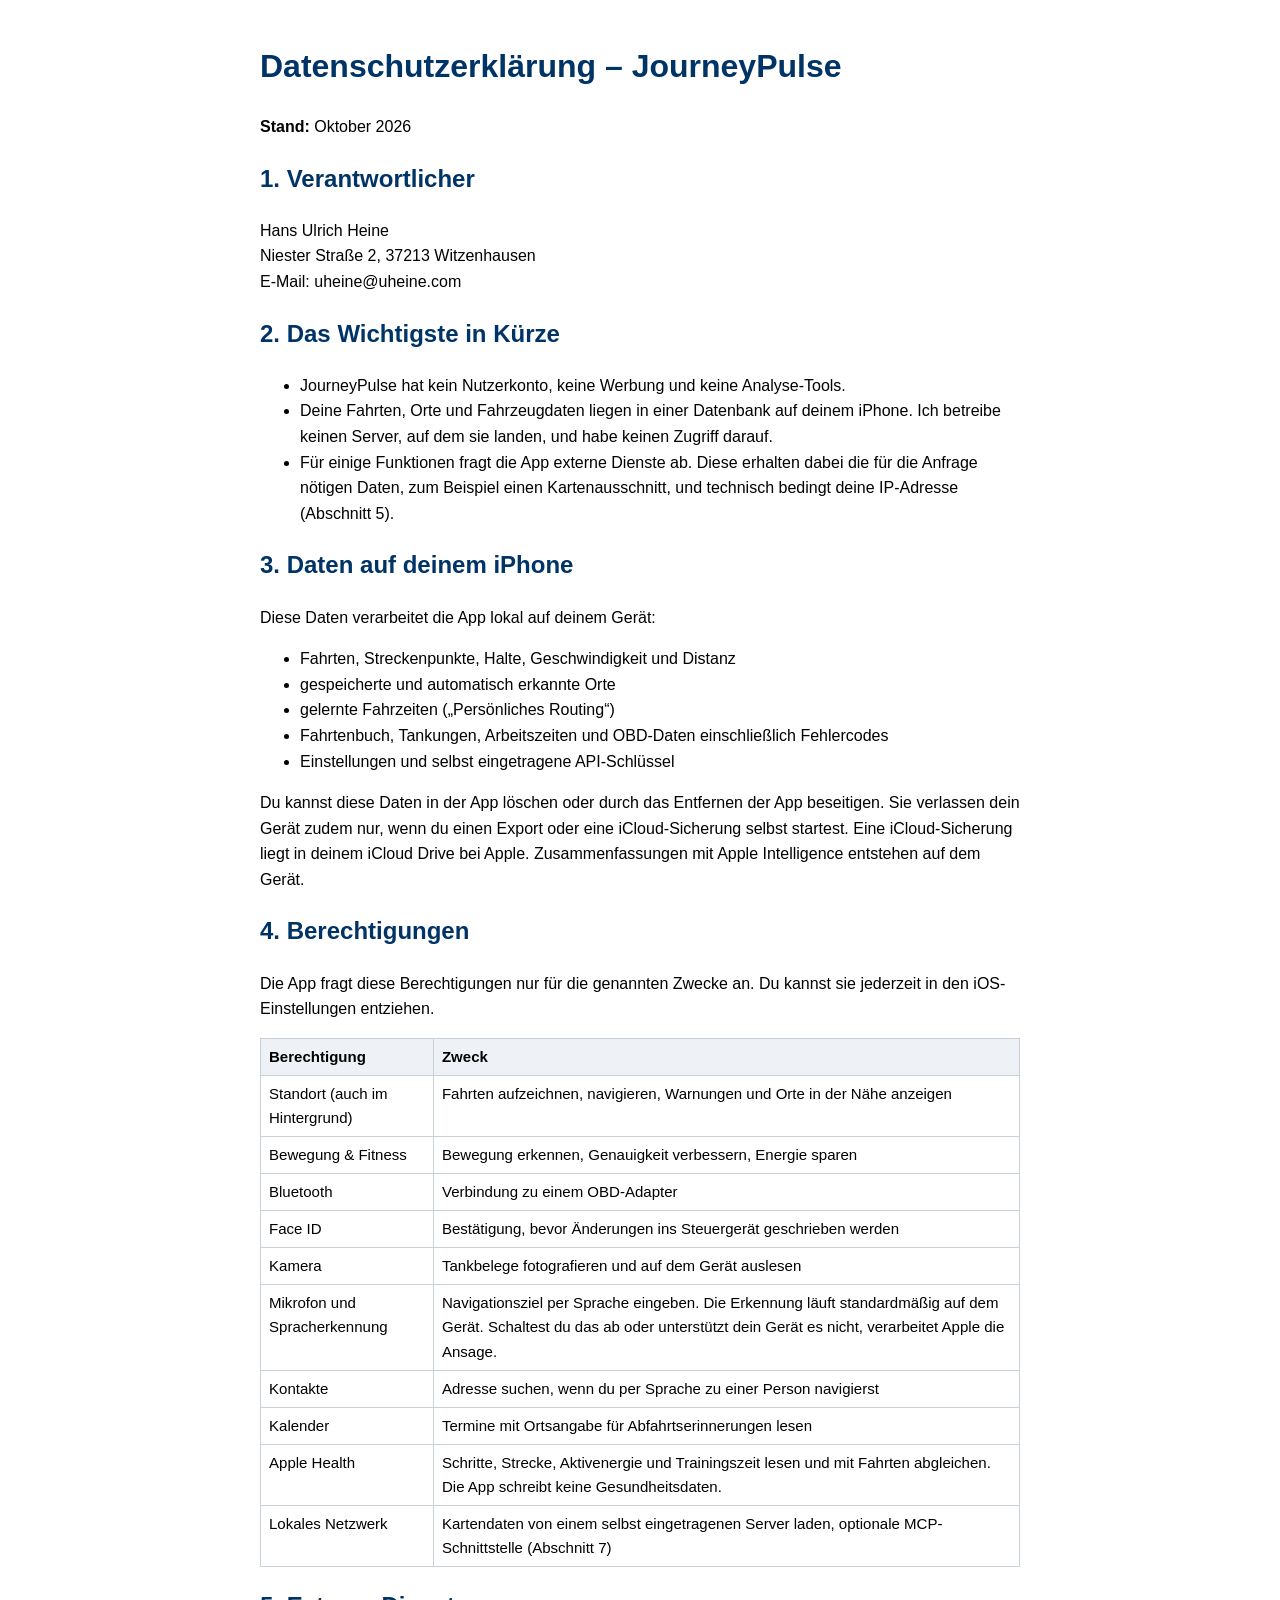
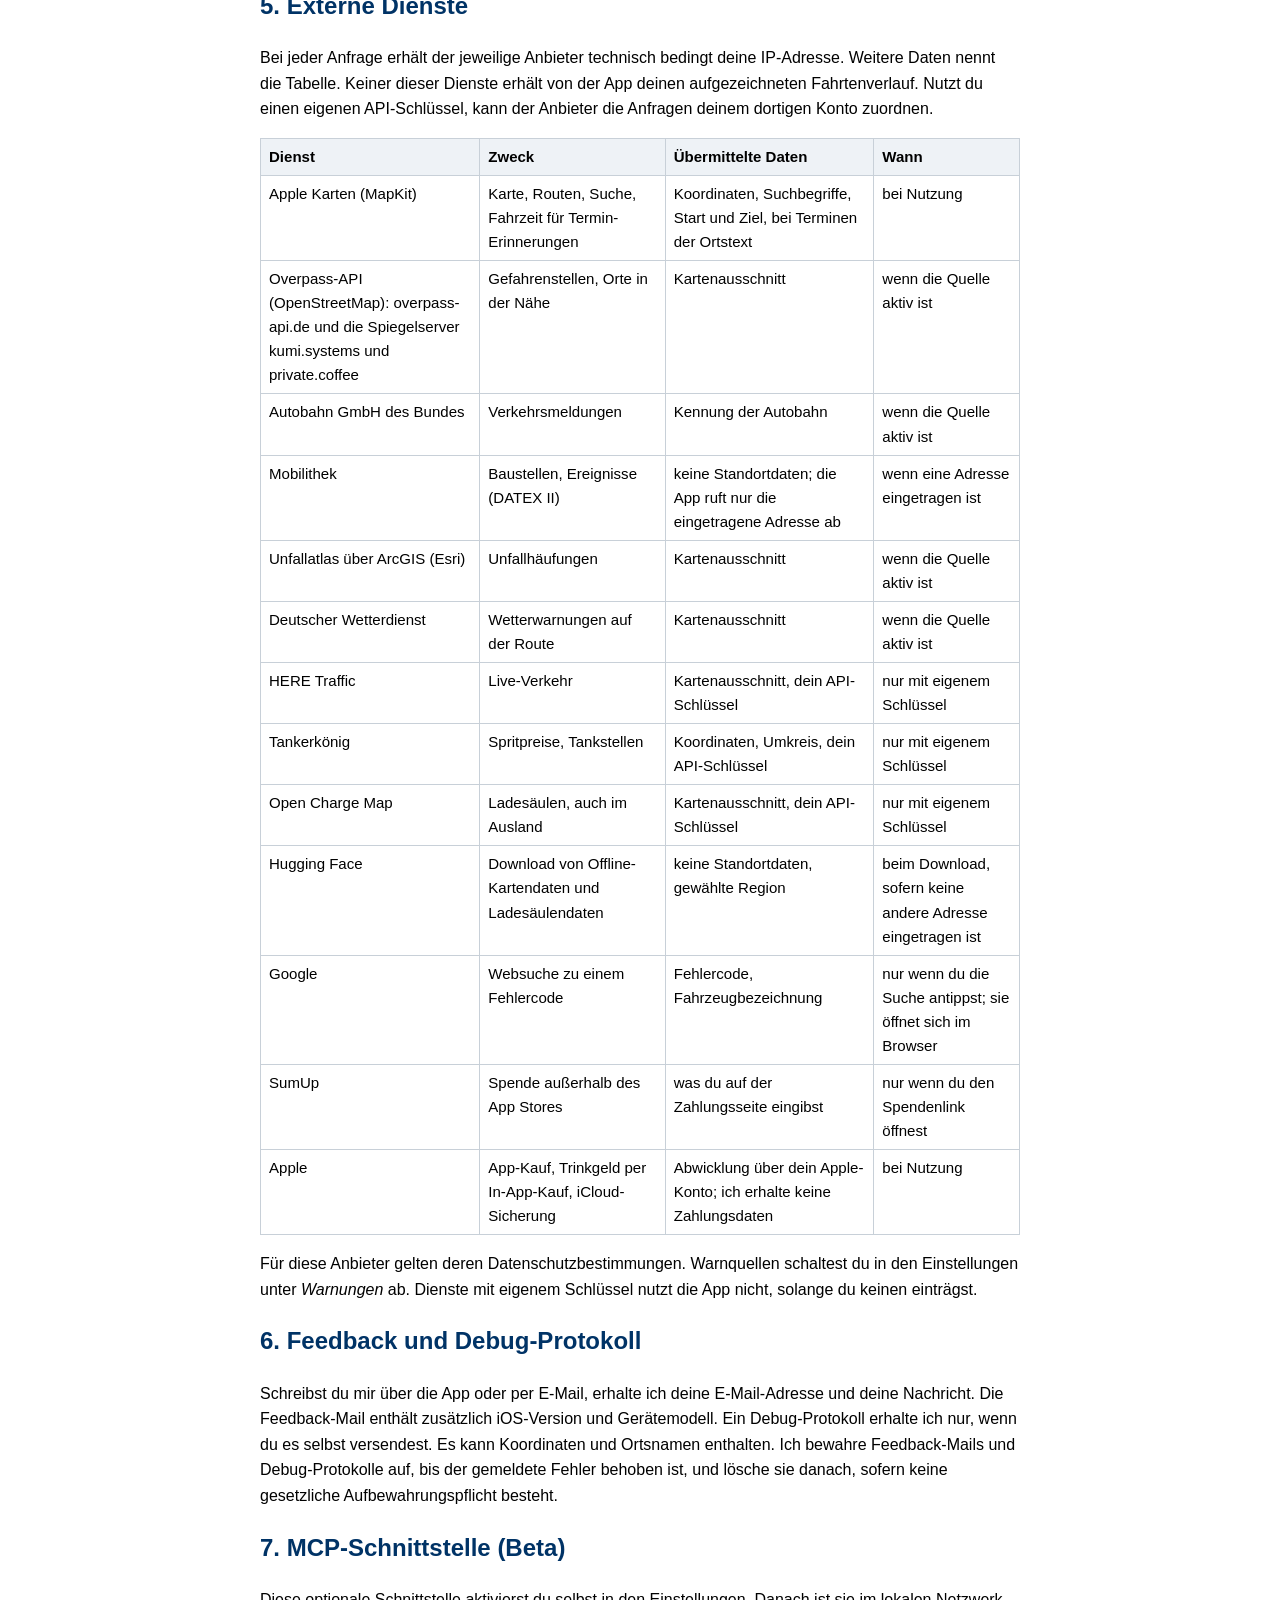
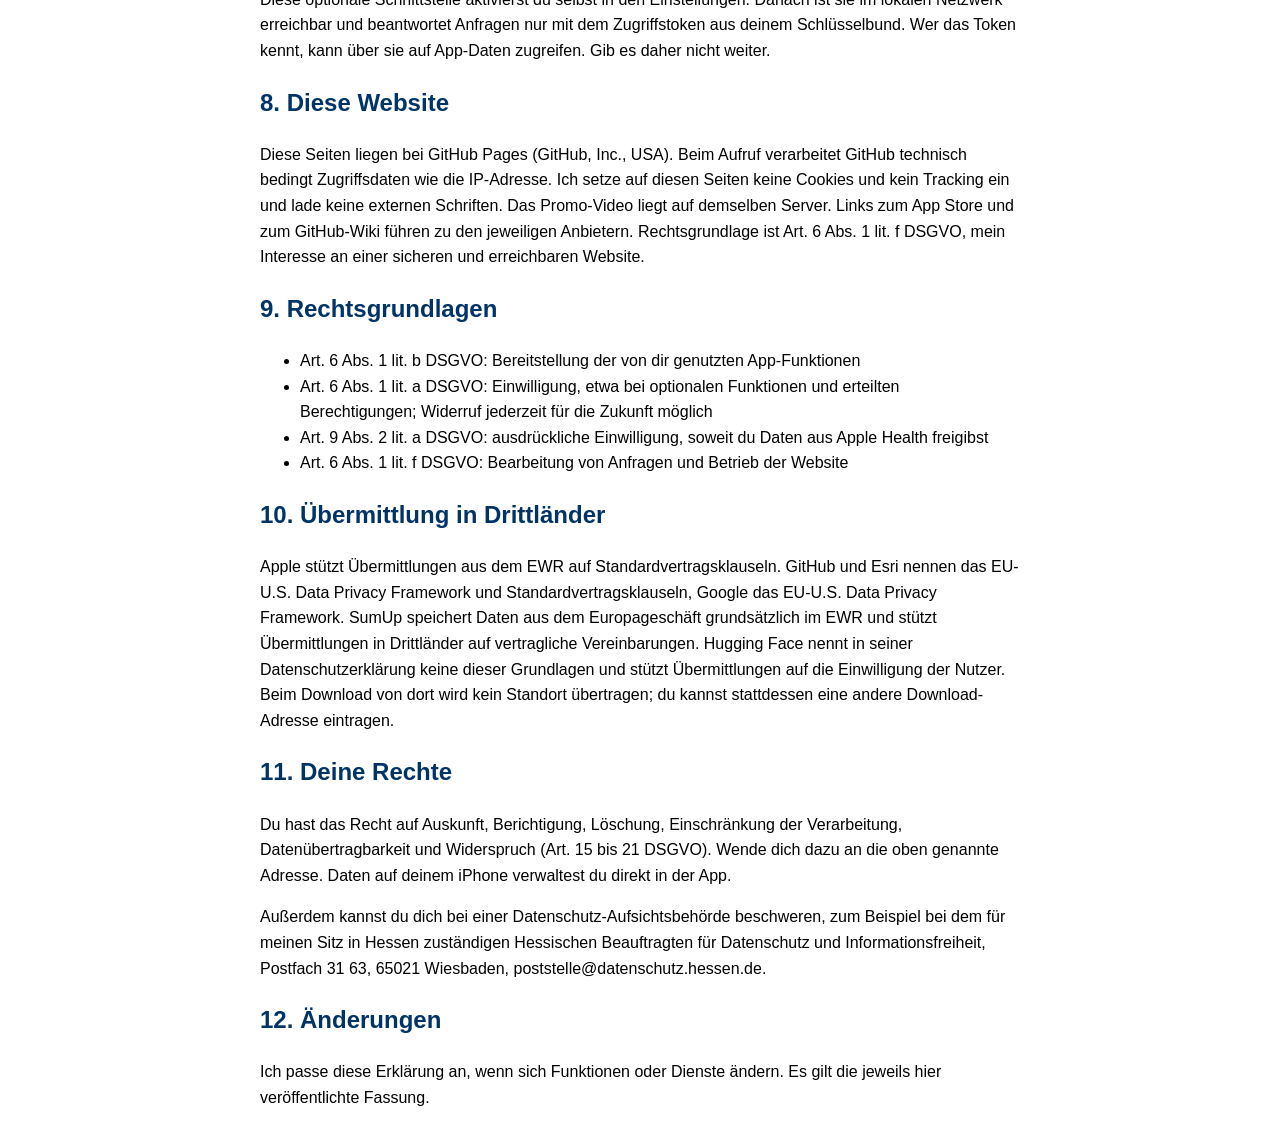
==== datenschutz.html @ 73d782c6 "docs: Datenschutzerklärung neu gefasst, Anbietername angeglichen Stand Oktober 2026: externe Dienste" ====
<!DOCTYPE html>
<html lang="de">
<head>
  <meta charset="UTF-8">
  <meta name="viewport" content="width=device-width, initial-scale=1">
  <title>Datenschutzerklärung – JourneyPulse</title>
  <style>
    body { max-width: 760px; margin: auto; font-family: sans-serif; line-height: 1.6; padding: 20px; }
    h1,h2 { color: #003366; }
    table { border-collapse: collapse; width: 100%; font-size: .94rem; }
    th, td { border: 1px solid #c8d0d8; padding: 6px 8px; text-align: left; vertical-align: top; }
    th { background: #eef2f6; }
    .scroll { overflow-x: auto; }
  </style>
</head>
<body>

  <h1>Datenschutzerklärung – JourneyPulse</h1>
  <p><strong>Stand:</strong> Oktober 2026</p>

  <h2>1. Verantwortlicher</h2>
  <p>Hans Ulrich Heine<br>Niester Straße 2, 37213 Witzenhausen<br>E-Mail: uheine@uheine.com</p>

  <h2>2. Das Wichtigste in Kürze</h2>
  <ul>
    <li>JourneyPulse hat kein Nutzerkonto, keine Werbung und keine Analyse-Tools.</li>
    <li>Deine Fahrten, Orte und Fahrzeugdaten liegen in einer Datenbank auf deinem iPhone. Ich betreibe keinen Server, auf dem sie landen, und habe keinen Zugriff darauf.</li>
    <li>Für einige Funktionen fragt die App externe Dienste ab. Diese erhalten dabei die für die Anfrage nötigen Daten, zum Beispiel einen Kartenausschnitt, und technisch bedingt deine IP-Adresse (Abschnitt 5).</li>
  </ul>

  <h2>3. Daten auf deinem iPhone</h2>
  <p>Diese Daten verarbeitet die App lokal auf deinem Gerät:</p>
  <ul>
    <li>Fahrten, Streckenpunkte, Halte, Geschwindigkeit und Distanz</li>
    <li>gespeicherte und automatisch erkannte Orte</li>
    <li>gelernte Fahrzeiten („Persönliches Routing“)</li>
    <li>Fahrtenbuch, Tankungen, Arbeitszeiten und OBD-Daten einschließlich Fehlercodes</li>
    <li>Einstellungen und selbst eingetragene API-Schlüssel</li>
  </ul>
  <p>Du kannst diese Daten in der App löschen oder durch das Entfernen der App beseitigen. Sie verlassen dein Gerät zudem nur, wenn du einen Export oder eine iCloud-Sicherung selbst startest. Eine iCloud-Sicherung liegt in deinem iCloud Drive bei Apple. Zusammenfassungen mit Apple Intelligence entstehen auf dem Gerät.</p>

  <h2>4. Berechtigungen</h2>
  <p>Die App fragt diese Berechtigungen nur für die genannten Zwecke an. Du kannst sie jederzeit in den iOS-Einstellungen entziehen.</p>
  <div class="scroll"><table>
    <tr><th>Berechtigung</th><th>Zweck</th></tr>
    <tr><td>Standort (auch im Hintergrund)</td><td>Fahrten aufzeichnen, navigieren, Warnungen und Orte in der Nähe anzeigen</td></tr>
    <tr><td>Bewegung &amp; Fitness</td><td>Bewegung erkennen, Genauigkeit verbessern, Energie sparen</td></tr>
    <tr><td>Bluetooth</td><td>Verbindung zu einem OBD-Adapter</td></tr>
    <tr><td>Face ID</td><td>Bestätigung, bevor Änderungen ins Steuergerät geschrieben werden</td></tr>
    <tr><td>Kamera</td><td>Tankbelege fotografieren und auf dem Gerät auslesen</td></tr>
    <tr><td>Mikrofon und Spracherkennung</td><td>Navigationsziel per Sprache eingeben. Die Erkennung läuft standardmäßig auf dem Gerät. Schaltest du das ab oder unterstützt dein Gerät es nicht, verarbeitet Apple die Ansage.</td></tr>
    <tr><td>Kontakte</td><td>Adresse suchen, wenn du per Sprache zu einer Person navigierst</td></tr>
    <tr><td>Kalender</td><td>Termine mit Ortsangabe für Abfahrtserinnerungen lesen</td></tr>
    <tr><td>Apple Health</td><td>Schritte, Strecke, Aktivenergie und Trainingszeit lesen und mit Fahrten abgleichen. Die App schreibt keine Gesundheitsdaten.</td></tr>
    <tr><td>Lokales Netzwerk</td><td>Kartendaten von einem selbst eingetragenen Server laden, optionale MCP-Schnittstelle (Abschnitt 7)</td></tr>
  </table></div>

  <h2>5. Externe Dienste</h2>
  <p>Bei jeder Anfrage erhält der jeweilige Anbieter technisch bedingt deine IP-Adresse. Weitere Daten nennt die Tabelle. Keiner dieser Dienste erhält von der App deinen aufgezeichneten Fahrtenverlauf. Nutzt du einen eigenen API-Schlüssel, kann der Anbieter die Anfragen deinem dortigen Konto zuordnen.</p>
  <div class="scroll"><table>
    <tr><th>Dienst</th><th>Zweck</th><th>Übermittelte Daten</th><th>Wann</th></tr>
    <tr><td>Apple Karten (MapKit)</td><td>Karte, Routen, Suche, Fahrzeit für Termin-Erinnerungen</td><td>Koordinaten, Suchbegriffe, Start und Ziel, bei Terminen der Ortstext</td><td>bei Nutzung</td></tr>
    <tr><td>Overpass-API (OpenStreetMap): overpass-api.de und die Spiegelserver kumi.systems und private.coffee</td><td>Gefahrenstellen, Orte in der Nähe</td><td>Kartenausschnitt</td><td>wenn die Quelle aktiv ist</td></tr>
    <tr><td>Autobahn GmbH des Bundes</td><td>Verkehrsmeldungen</td><td>Kennung der Autobahn</td><td>wenn die Quelle aktiv ist</td></tr>
    <tr><td>Mobilithek</td><td>Baustellen, Ereignisse (DATEX II)</td><td>keine Standortdaten; die App ruft nur die eingetragene Adresse ab</td><td>wenn eine Adresse eingetragen ist</td></tr>
    <tr><td>Unfallatlas über ArcGIS (Esri)</td><td>Unfallhäufungen</td><td>Kartenausschnitt</td><td>wenn die Quelle aktiv ist</td></tr>
    <tr><td>Deutscher Wetterdienst</td><td>Wetterwarnungen auf der Route</td><td>Kartenausschnitt</td><td>wenn die Quelle aktiv ist</td></tr>
    <tr><td>HERE Traffic</td><td>Live-Verkehr</td><td>Kartenausschnitt, dein API-Schlüssel</td><td>nur mit eigenem Schlüssel</td></tr>
    <tr><td>Tankerkönig</td><td>Spritpreise, Tankstellen</td><td>Koordinaten, Umkreis, dein API-Schlüssel</td><td>nur mit eigenem Schlüssel</td></tr>
    <tr><td>Open Charge Map</td><td>Ladesäulen, auch im Ausland</td><td>Kartenausschnitt, dein API-Schlüssel</td><td>nur mit eigenem Schlüssel</td></tr>
    <tr><td>Hugging Face</td><td>Download von Offline-Kartendaten und Ladesäulendaten</td><td>keine Standortdaten, gewählte Region</td><td>beim Download, sofern keine andere Adresse eingetragen ist</td></tr>
    <tr><td>Google</td><td>Websuche zu einem Fehlercode</td><td>Fehlercode, Fahrzeugbezeichnung</td><td>nur wenn du die Suche antippst; sie öffnet sich im Browser</td></tr>
    <tr><td>SumUp</td><td>Spende außerhalb des App Stores</td><td>was du auf der Zahlungsseite eingibst</td><td>nur wenn du den Spendenlink öffnest</td></tr>
    <tr><td>Apple</td><td>App-Kauf, Trinkgeld per In-App-Kauf, iCloud-Sicherung</td><td>Abwicklung über dein Apple-Konto; ich erhalte keine Zahlungsdaten</td><td>bei Nutzung</td></tr>
  </table></div>
  <p>Für diese Anbieter gelten deren Datenschutzbestimmungen. Warnquellen schaltest du in den Einstellungen unter <em>Warnungen</em> ab. Dienste mit eigenem Schlüssel nutzt die App nicht, solange du keinen einträgst.</p>

  <h2>6. Feedback und Debug-Protokoll</h2>
  <p>Schreibst du mir über die App oder per E-Mail, erhalte ich deine E-Mail-Adresse und deine Nachricht. Die Feedback-Mail enthält zusätzlich iOS-Version und Gerätemodell. Ein Debug-Protokoll erhalte ich nur, wenn du es selbst versendest. Es kann Koordinaten und Ortsnamen enthalten. Ich bewahre Feedback-Mails und Debug-Protokolle auf, bis der gemeldete Fehler behoben ist, und lösche sie danach, sofern keine gesetzliche Aufbewahrungspflicht besteht.</p>

  <h2>7. MCP-Schnittstelle (Beta)</h2>
  <p>Diese optionale Schnittstelle aktivierst du selbst in den Einstellungen. Danach ist sie im lokalen Netzwerk erreichbar und beantwortet Anfragen nur mit dem Zugriffstoken aus deinem Schlüsselbund. Wer das Token kennt, kann über sie auf App-Daten zugreifen. Gib es daher nicht weiter.</p>

  <h2>8. Diese Website</h2>
  <p>Diese Seiten liegen bei GitHub Pages (GitHub, Inc., USA). Beim Aufruf verarbeitet GitHub technisch bedingt Zugriffsdaten wie die IP-Adresse. Ich setze auf diesen Seiten keine Cookies und kein Tracking ein und lade keine externen Schriften. Das Promo-Video liegt auf demselben Server. Links zum App Store und zum GitHub-Wiki führen zu den jeweiligen Anbietern. Rechtsgrundlage ist Art. 6 Abs. 1 lit. f DSGVO, mein Interesse an einer sicheren und erreichbaren Website.</p>

  <h2>9. Rechtsgrundlagen</h2>
  <ul>
    <li>Art. 6 Abs. 1 lit. b DSGVO: Bereitstellung der von dir genutzten App-Funktionen</li>
    <li>Art. 6 Abs. 1 lit. a DSGVO: Einwilligung, etwa bei optionalen Funktionen und erteilten Berechtigungen; Widerruf jederzeit für die Zukunft möglich</li>
    <li>Art. 9 Abs. 2 lit. a DSGVO: ausdrückliche Einwilligung, soweit du Daten aus Apple Health freigibst</li>
    <li>Art. 6 Abs. 1 lit. f DSGVO: Bearbeitung von Anfragen und Betrieb der Website</li>
  </ul>

  <h2>10. Übermittlung in Drittländer</h2>
  <p>Apple stützt Übermittlungen aus dem EWR auf Standardvertragsklauseln. GitHub und Esri nennen das EU-U.S. Data Privacy Framework und Standardvertragsklauseln, Google das EU-U.S. Data Privacy Framework. SumUp speichert Daten aus dem Europageschäft grundsätzlich im EWR und stützt Übermittlungen in Drittländer auf vertragliche Vereinbarungen. Hugging Face nennt in seiner Datenschutzerklärung keine dieser Grundlagen und stützt Übermittlungen auf die Einwilligung der Nutzer. Beim Download von dort wird kein Standort übertragen; du kannst stattdessen eine andere Download-Adresse eintragen.</p>

  <h2>11. Deine Rechte</h2>
  <p>Du hast das Recht auf Auskunft, Berichtigung, Löschung, Einschränkung der Verarbeitung, Datenübertragbarkeit und Widerspruch (Art. 15 bis 21 DSGVO). Wende dich dazu an die oben genannte Adresse. Daten auf deinem iPhone verwaltest du direkt in der App.</p>
  <p>Außerdem kannst du dich bei einer Datenschutz-Aufsichtsbehörde beschweren, zum Beispiel bei dem für meinen Sitz in Hessen zuständigen Hessischen Beauftragten für Datenschutz und Informationsfreiheit, Postfach 31 63, 65021 Wiesbaden, poststelle@datenschutz.hessen.de.</p>

  <h2>12. Änderungen</h2>
  <p>Ich passe diese Erklärung an, wenn sich Funktionen oder Dienste ändern. Es gilt die jeweils hier veröffentlichte Fassung.</p>
</body>
</html>
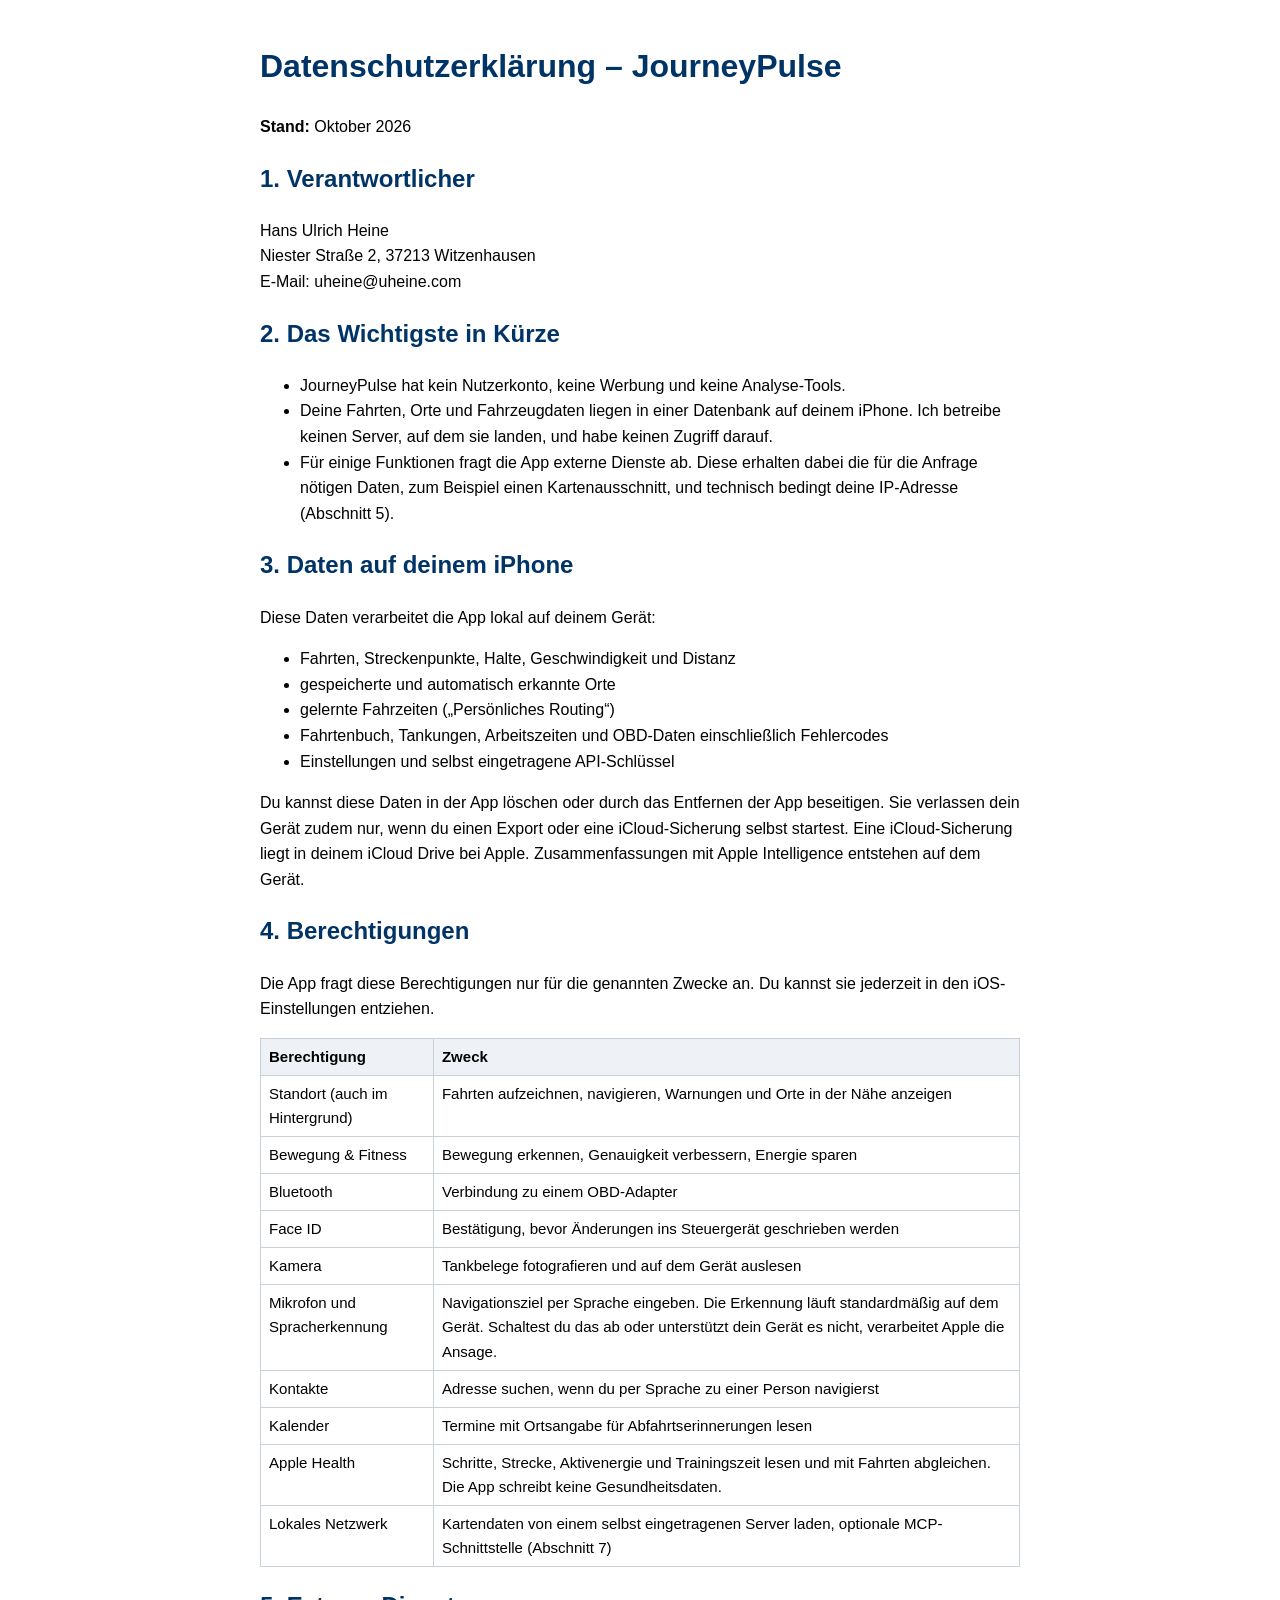
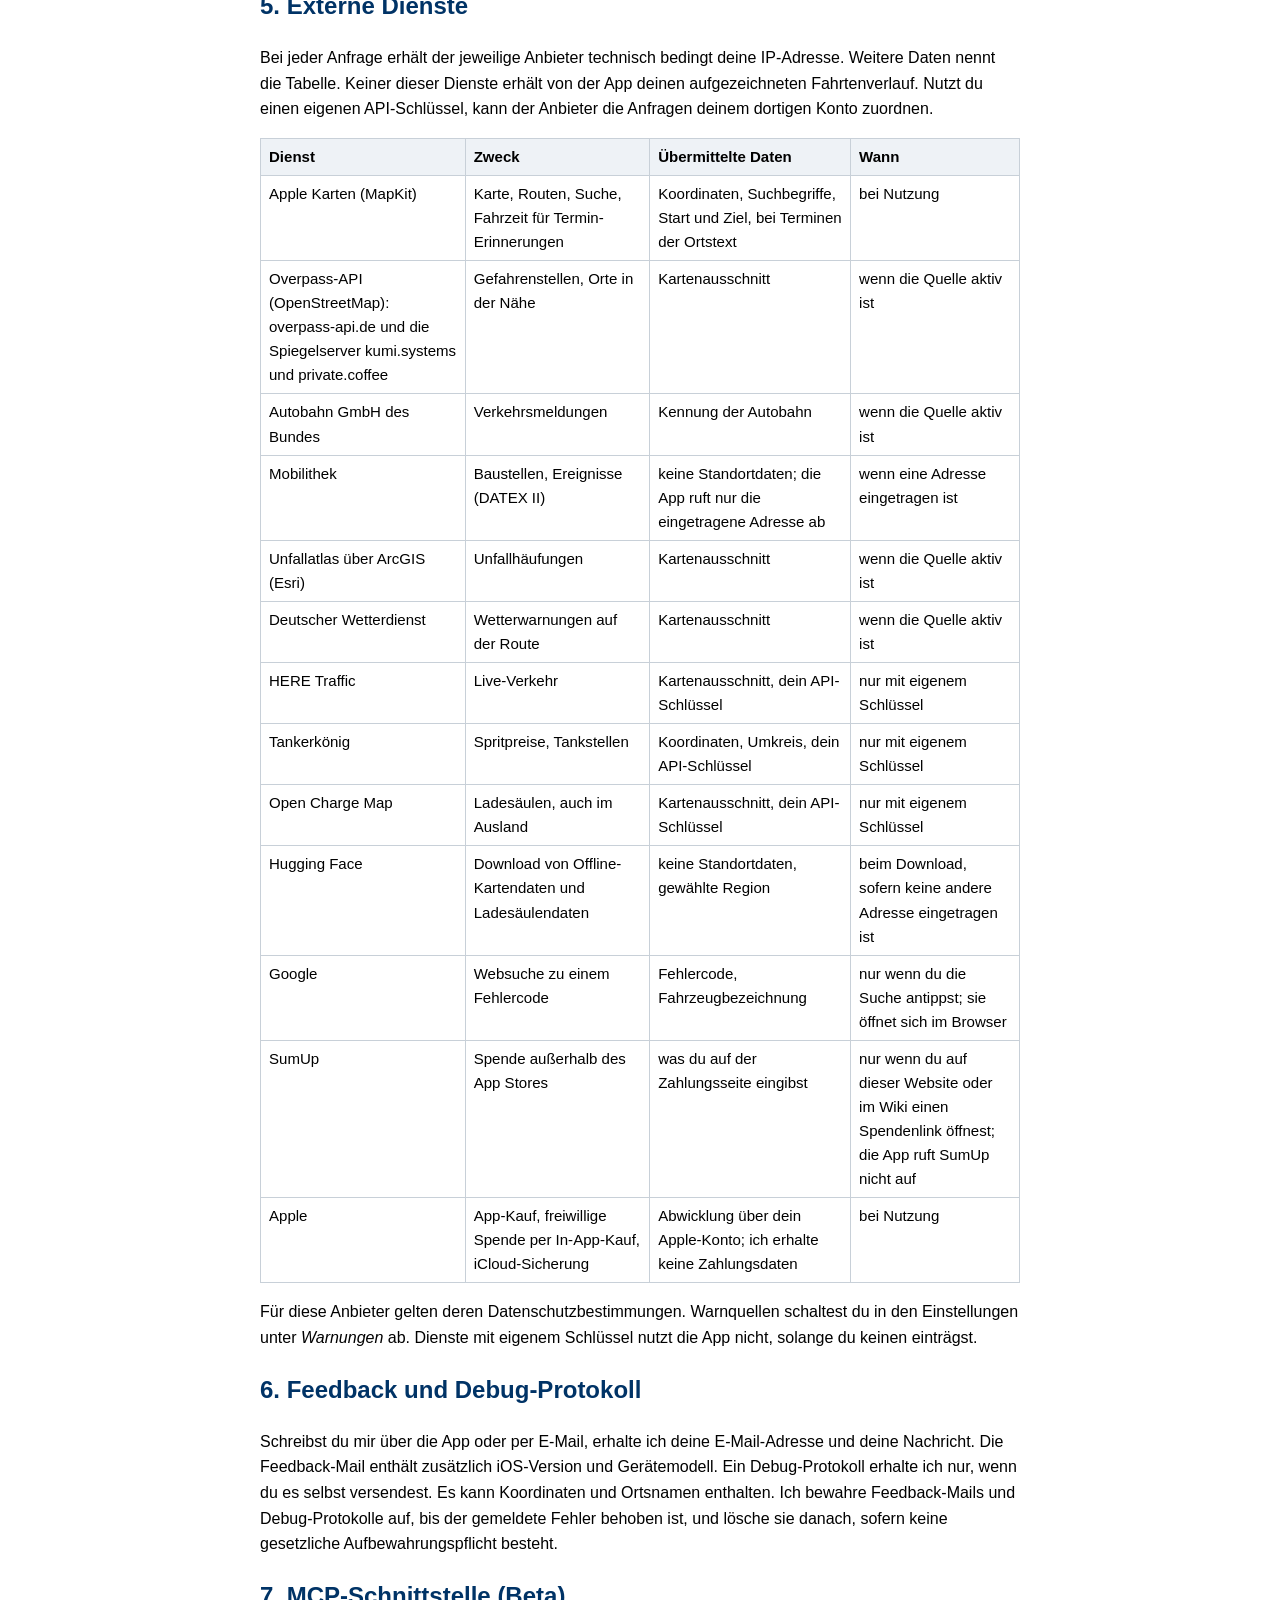
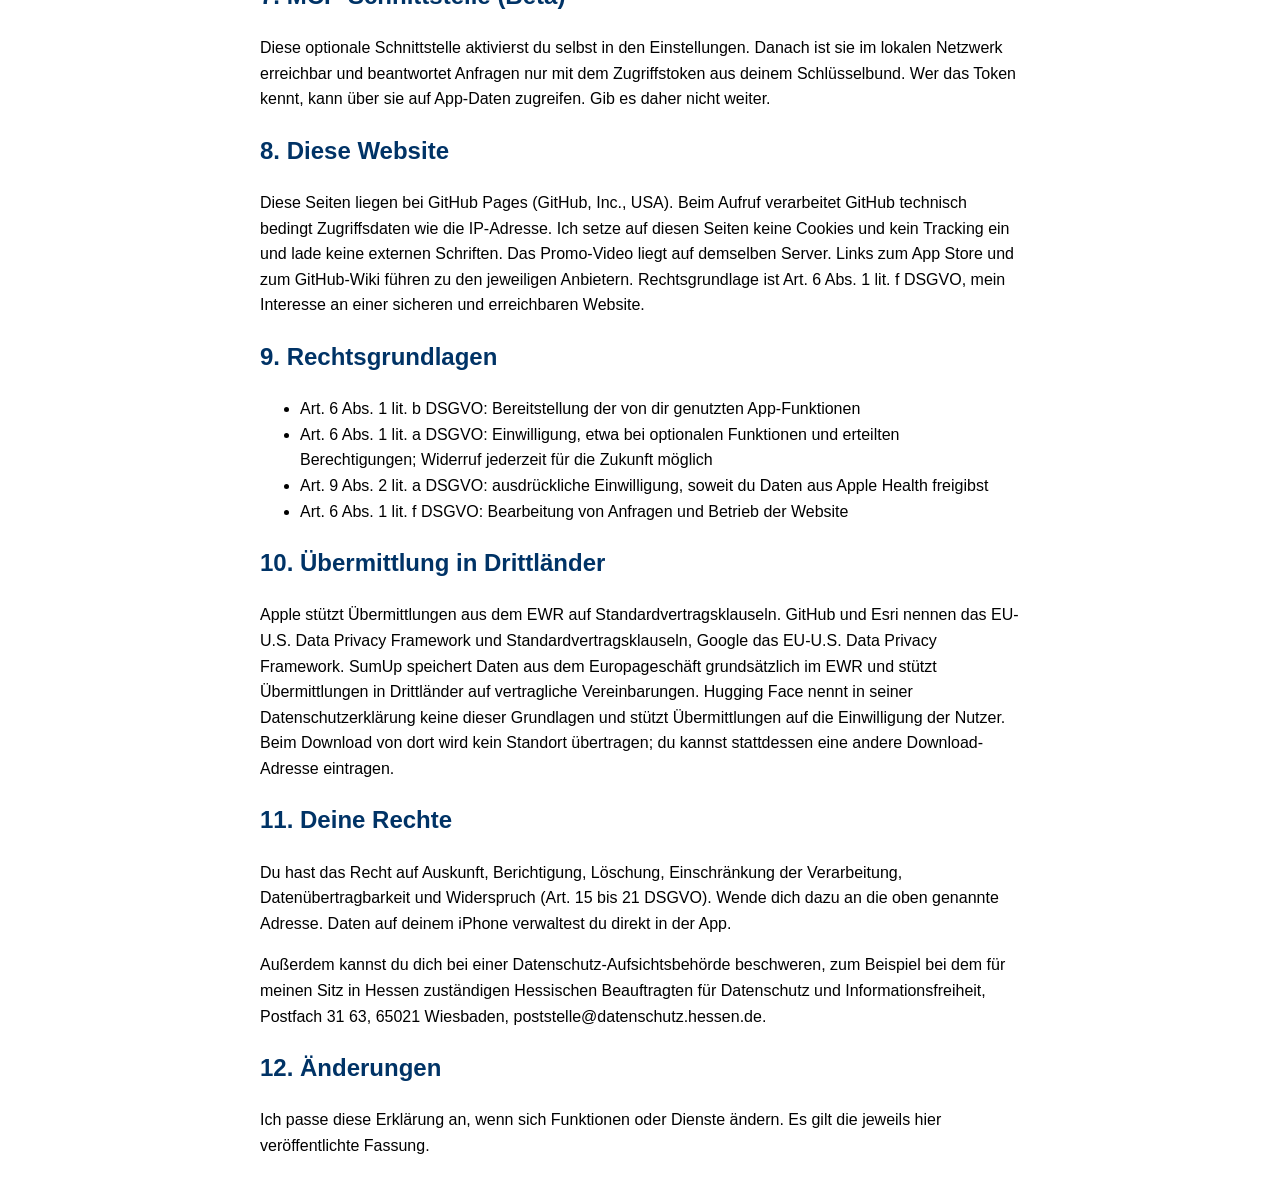
==== commit 7e6e558a: "feat(site): SumUp-Spendenlinks ergänzt, Datenschutz angepasst Co-Authored-By: Claude Opus 5.5 <norep" ====
--- a/datenschutz.html
+++ b/datenschutz.html
@@ -70,8 +70,8 @@
     <tr><td>Open Charge Map</td><td>Ladesäulen, auch im Ausland</td><td>Kartenausschnitt, dein API-Schlüssel</td><td>nur mit eigenem Schlüssel</td></tr>
     <tr><td>Hugging Face</td><td>Download von Offline-Kartendaten und Ladesäulendaten</td><td>keine Standortdaten, gewählte Region</td><td>beim Download, sofern keine andere Adresse eingetragen ist</td></tr>
     <tr><td>Google</td><td>Websuche zu einem Fehlercode</td><td>Fehlercode, Fahrzeugbezeichnung</td><td>nur wenn du die Suche antippst; sie öffnet sich im Browser</td></tr>
-    <tr><td>SumUp</td><td>Spende außerhalb des App Stores</td><td>was du auf der Zahlungsseite eingibst</td><td>nur wenn du den Spendenlink öffnest</td></tr>
-    <tr><td>Apple</td><td>App-Kauf, Trinkgeld per In-App-Kauf, iCloud-Sicherung</td><td>Abwicklung über dein Apple-Konto; ich erhalte keine Zahlungsdaten</td><td>bei Nutzung</td></tr>
+    <tr><td>SumUp</td><td>Spende außerhalb des App Stores</td><td>was du auf der Zahlungsseite eingibst</td><td>nur wenn du auf dieser Website oder im Wiki einen Spendenlink öffnest; die App ruft SumUp nicht auf</td></tr>
+    <tr><td>Apple</td><td>App-Kauf, freiwillige Spende per In-App-Kauf, iCloud-Sicherung</td><td>Abwicklung über dein Apple-Konto; ich erhalte keine Zahlungsdaten</td><td>bei Nutzung</td></tr>
   </table></div>
   <p>Für diese Anbieter gelten deren Datenschutzbestimmungen. Warnquellen schaltest du in den Einstellungen unter <em>Warnungen</em> ab. Dienste mit eigenem Schlüssel nutzt die App nicht, solange du keinen einträgst.</p>
 
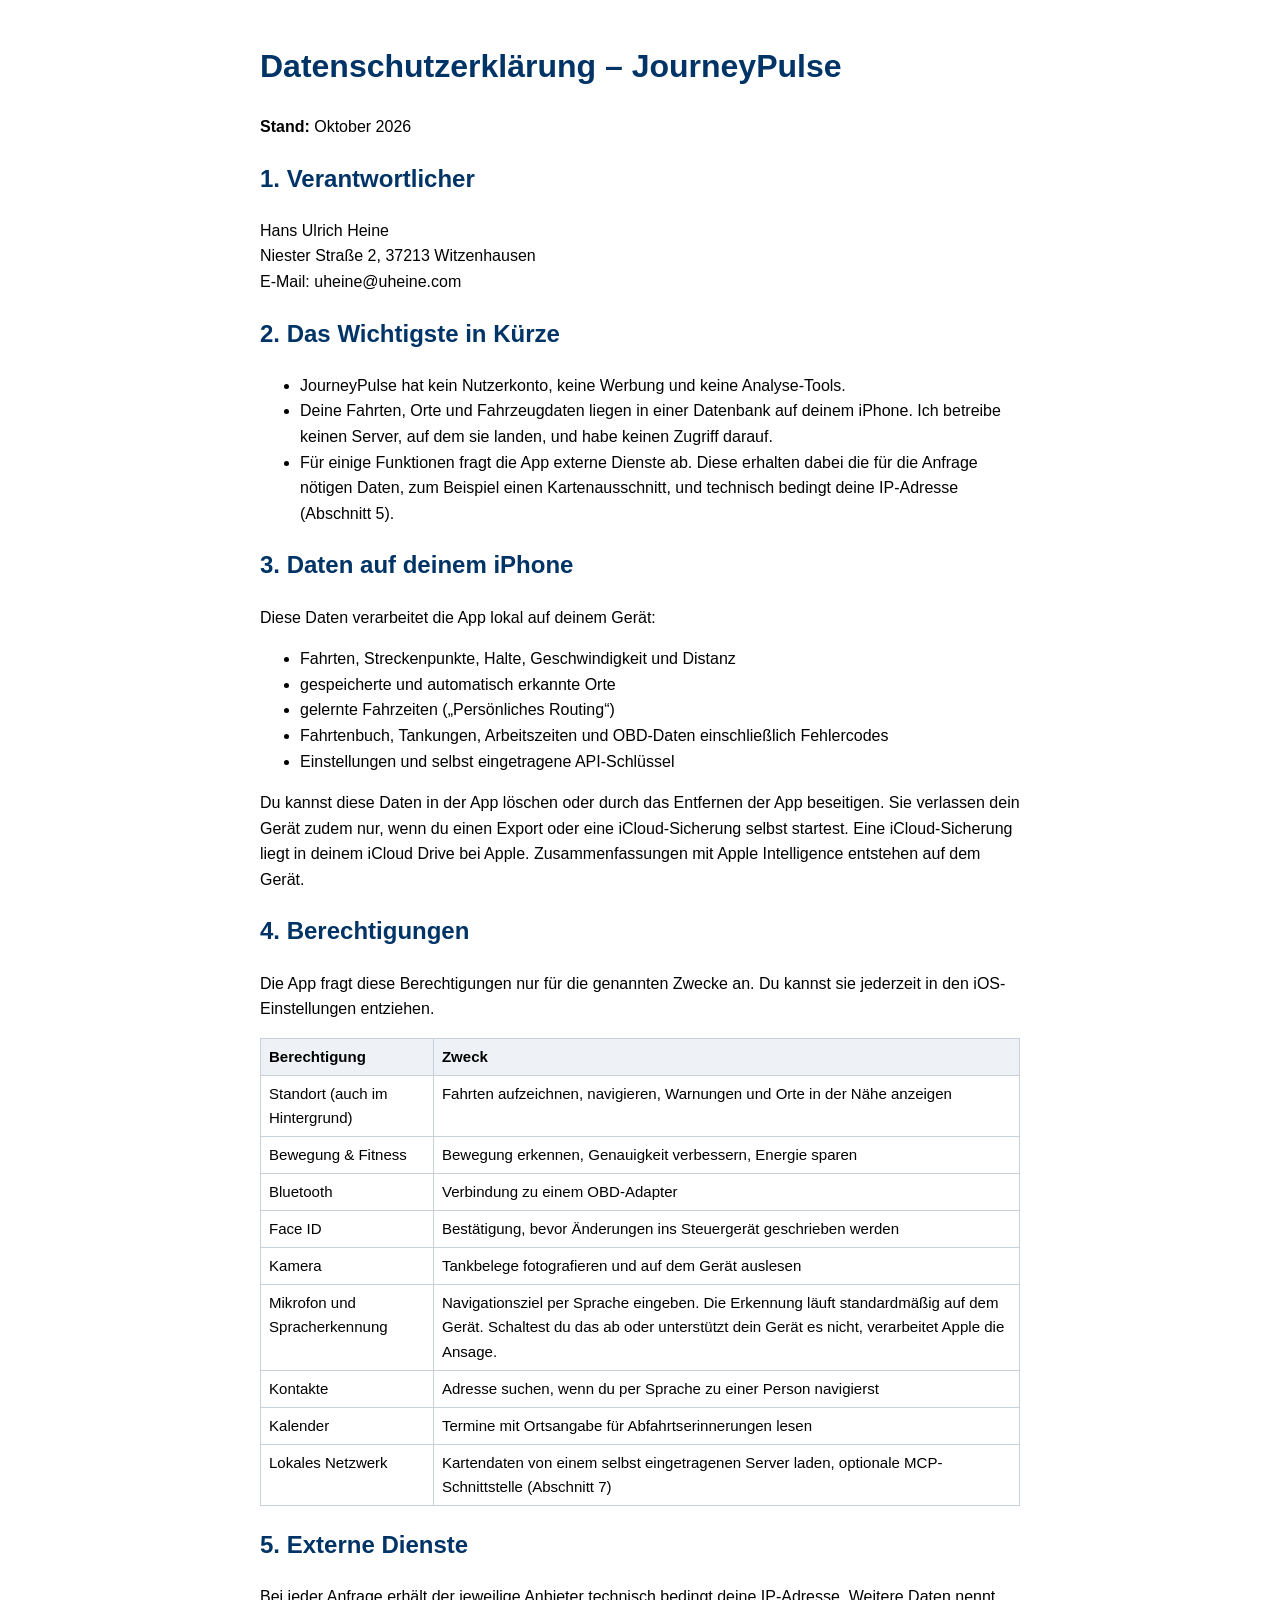
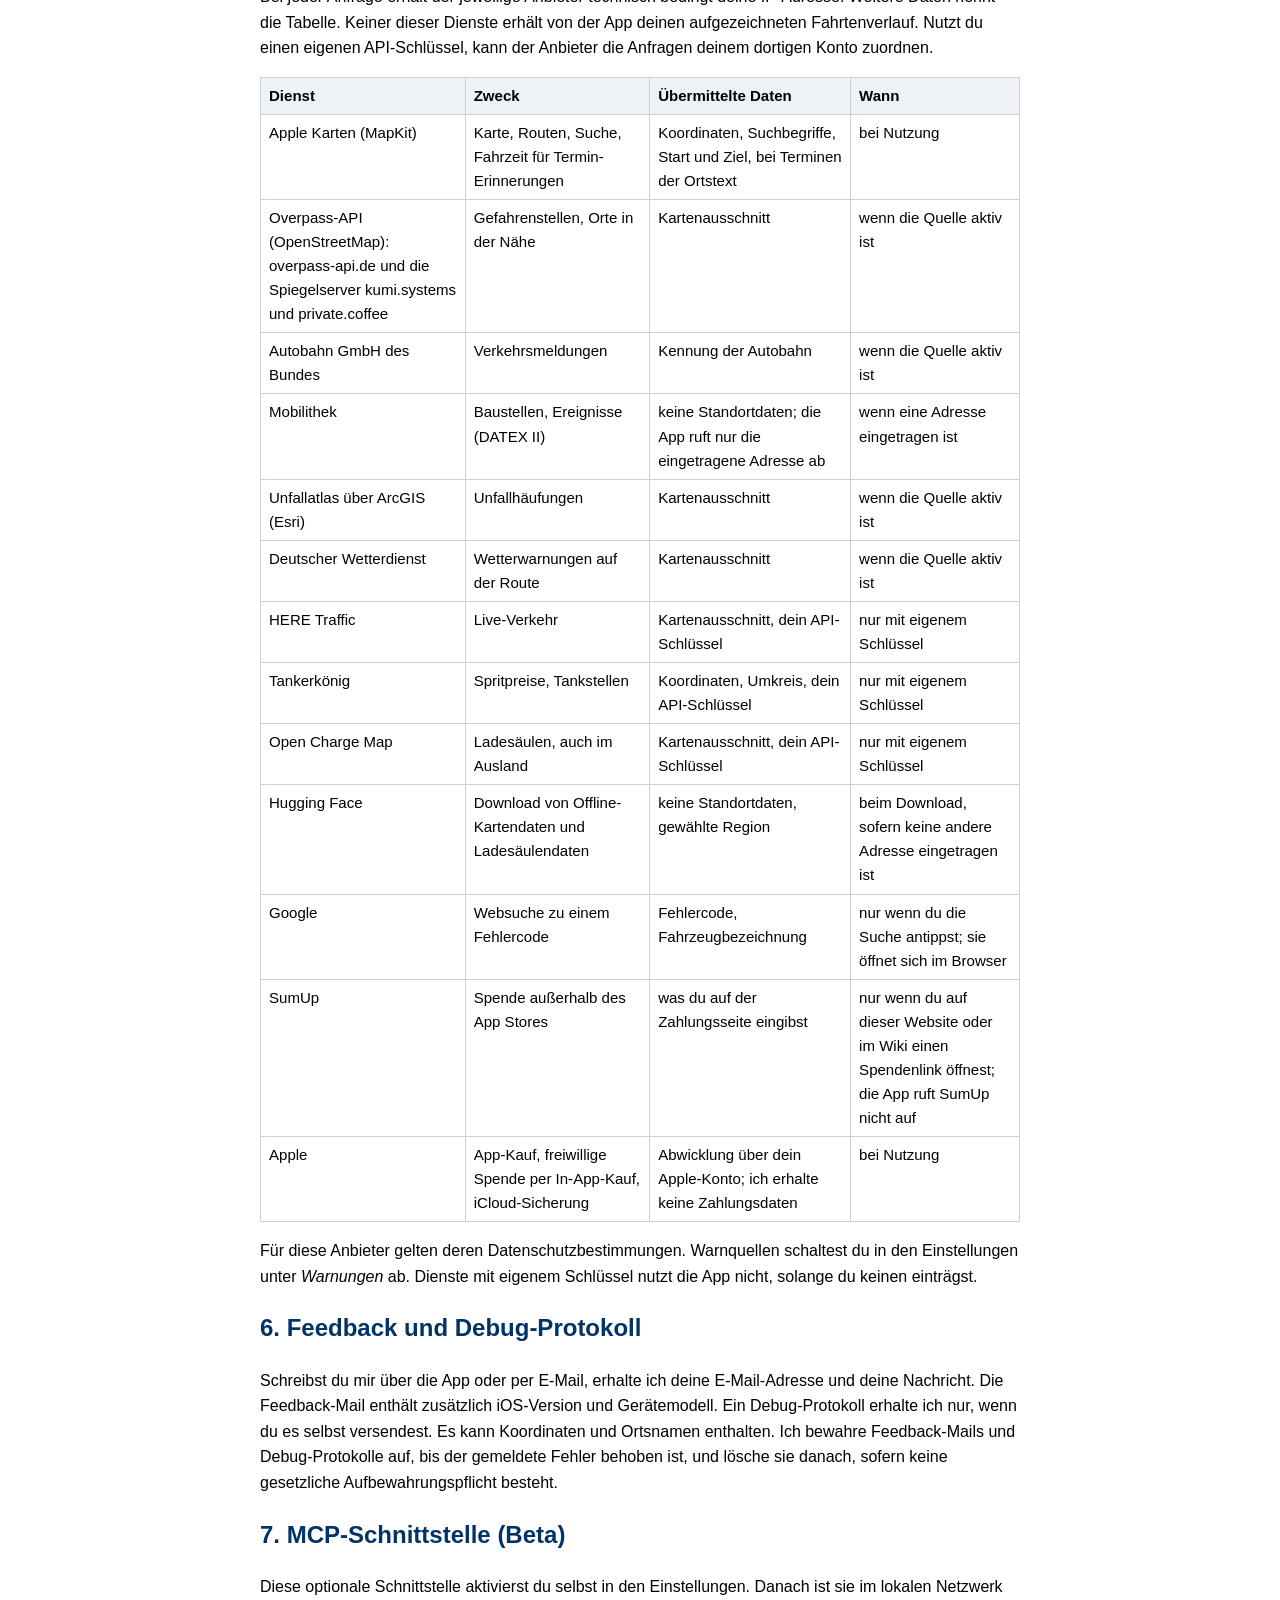
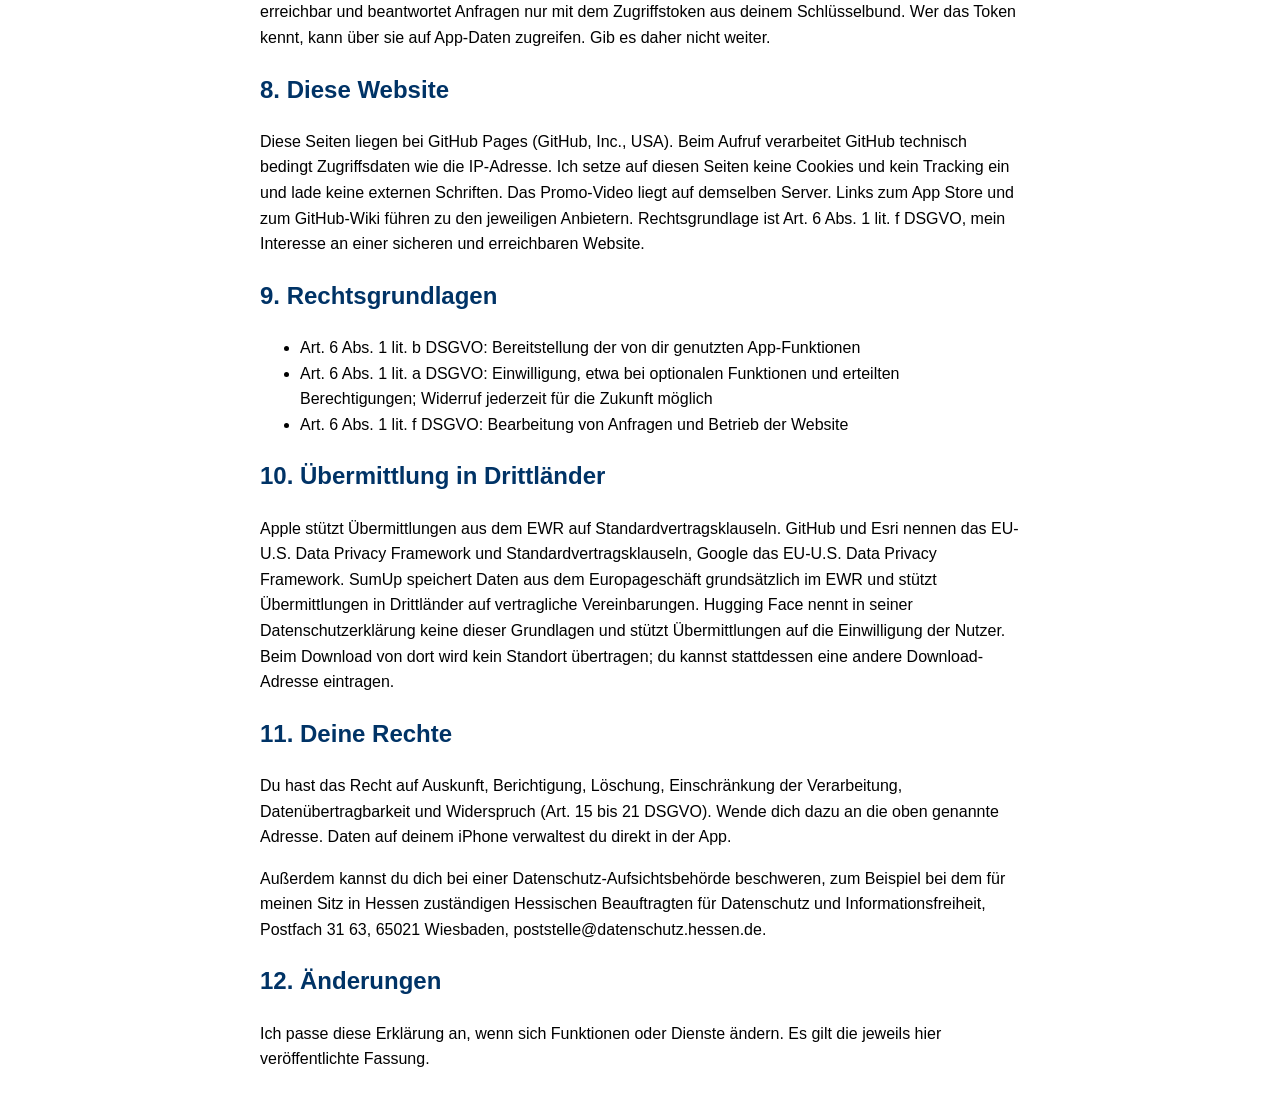
==== commit eae79b7c: "docs(datenschutz): Apple Health entfernt Ab 4.971 (Build 1) greift die App nicht mehr auf Apple Heal" ====
--- a/datenschutz.html
+++ b/datenschutz.html
@@ -51,7 +51,6 @@
     <tr><td>Mikrofon und Spracherkennung</td><td>Navigationsziel per Sprache eingeben. Die Erkennung läuft standardmäßig auf dem Gerät. Schaltest du das ab oder unterstützt dein Gerät es nicht, verarbeitet Apple die Ansage.</td></tr>
     <tr><td>Kontakte</td><td>Adresse suchen, wenn du per Sprache zu einer Person navigierst</td></tr>
     <tr><td>Kalender</td><td>Termine mit Ortsangabe für Abfahrtserinnerungen lesen</td></tr>
-    <tr><td>Apple Health</td><td>Schritte, Strecke, Aktivenergie und Trainingszeit lesen und mit Fahrten abgleichen. Die App schreibt keine Gesundheitsdaten.</td></tr>
     <tr><td>Lokales Netzwerk</td><td>Kartendaten von einem selbst eingetragenen Server laden, optionale MCP-Schnittstelle (Abschnitt 7)</td></tr>
   </table></div>
 
@@ -88,7 +87,6 @@
   <ul>
     <li>Art. 6 Abs. 1 lit. b DSGVO: Bereitstellung der von dir genutzten App-Funktionen</li>
     <li>Art. 6 Abs. 1 lit. a DSGVO: Einwilligung, etwa bei optionalen Funktionen und erteilten Berechtigungen; Widerruf jederzeit für die Zukunft möglich</li>
-    <li>Art. 9 Abs. 2 lit. a DSGVO: ausdrückliche Einwilligung, soweit du Daten aus Apple Health freigibst</li>
     <li>Art. 6 Abs. 1 lit. f DSGVO: Bearbeitung von Anfragen und Betrieb der Website</li>
   </ul>
 
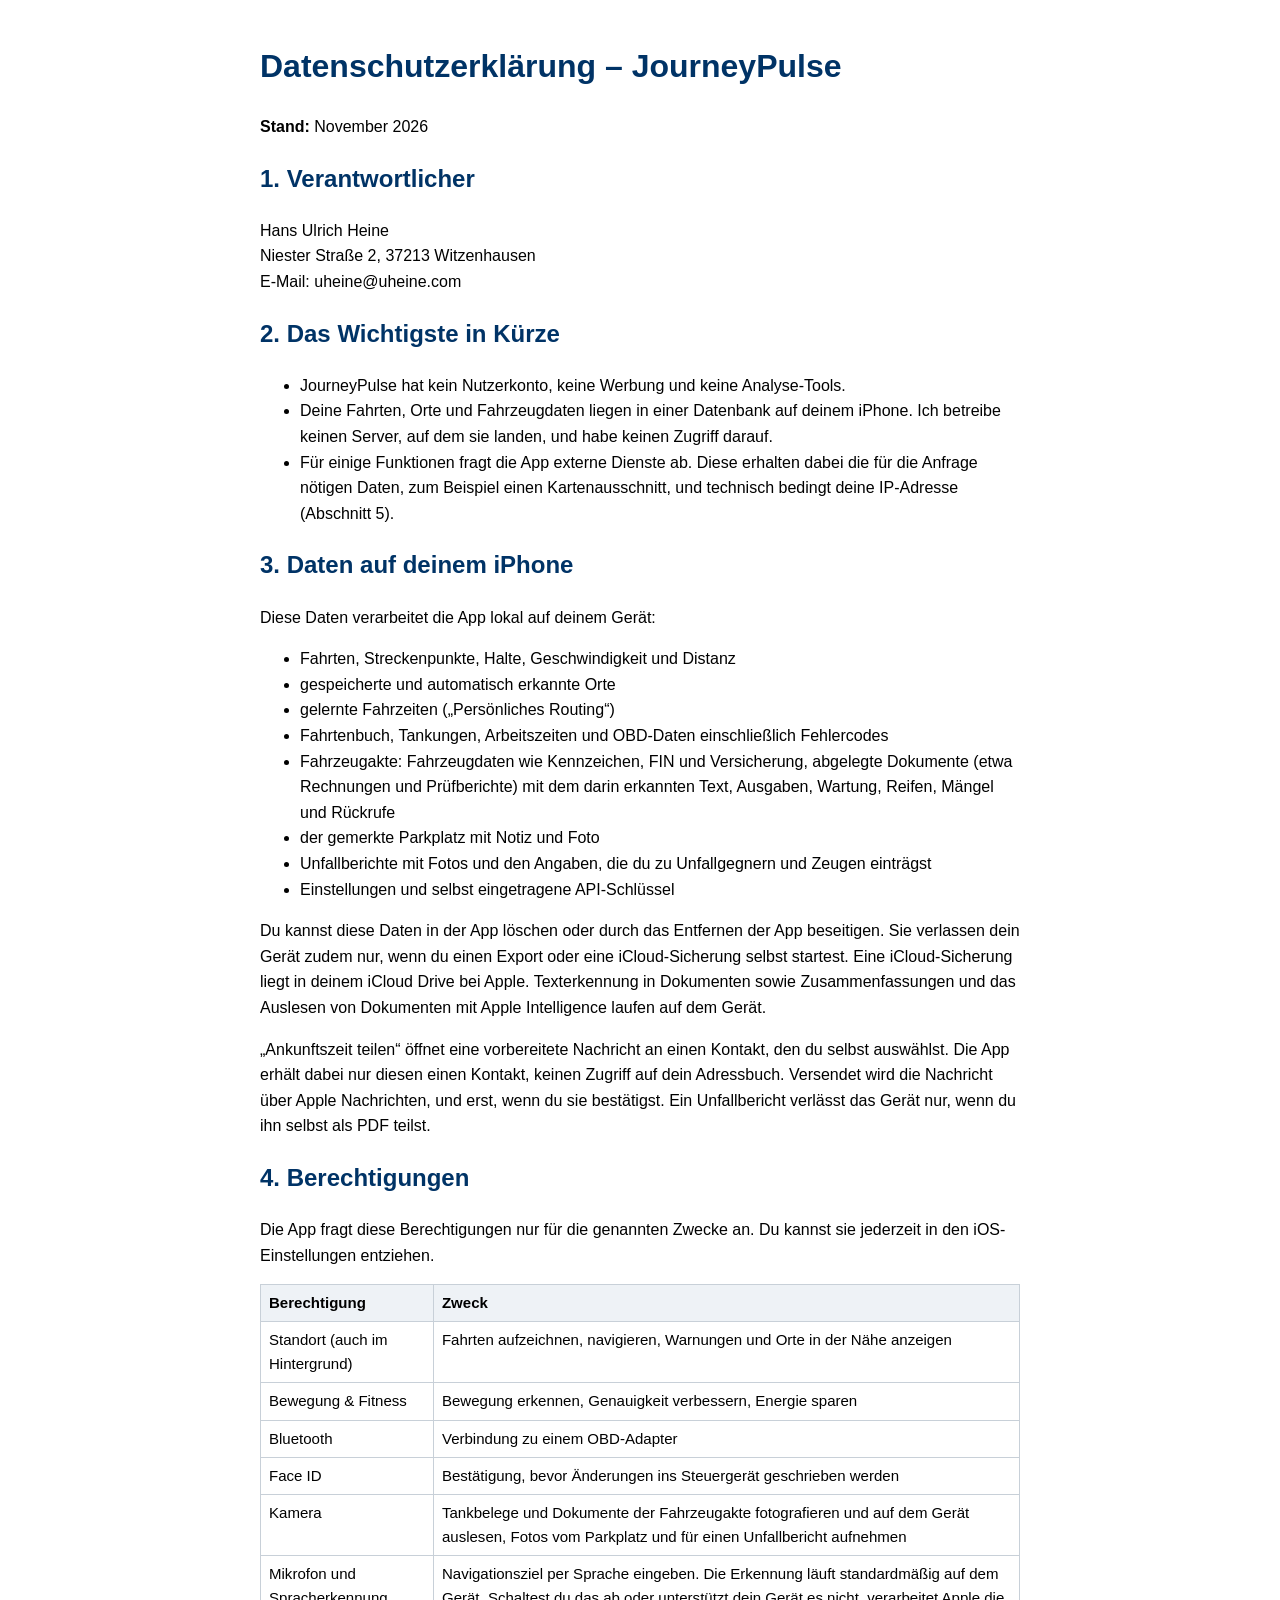
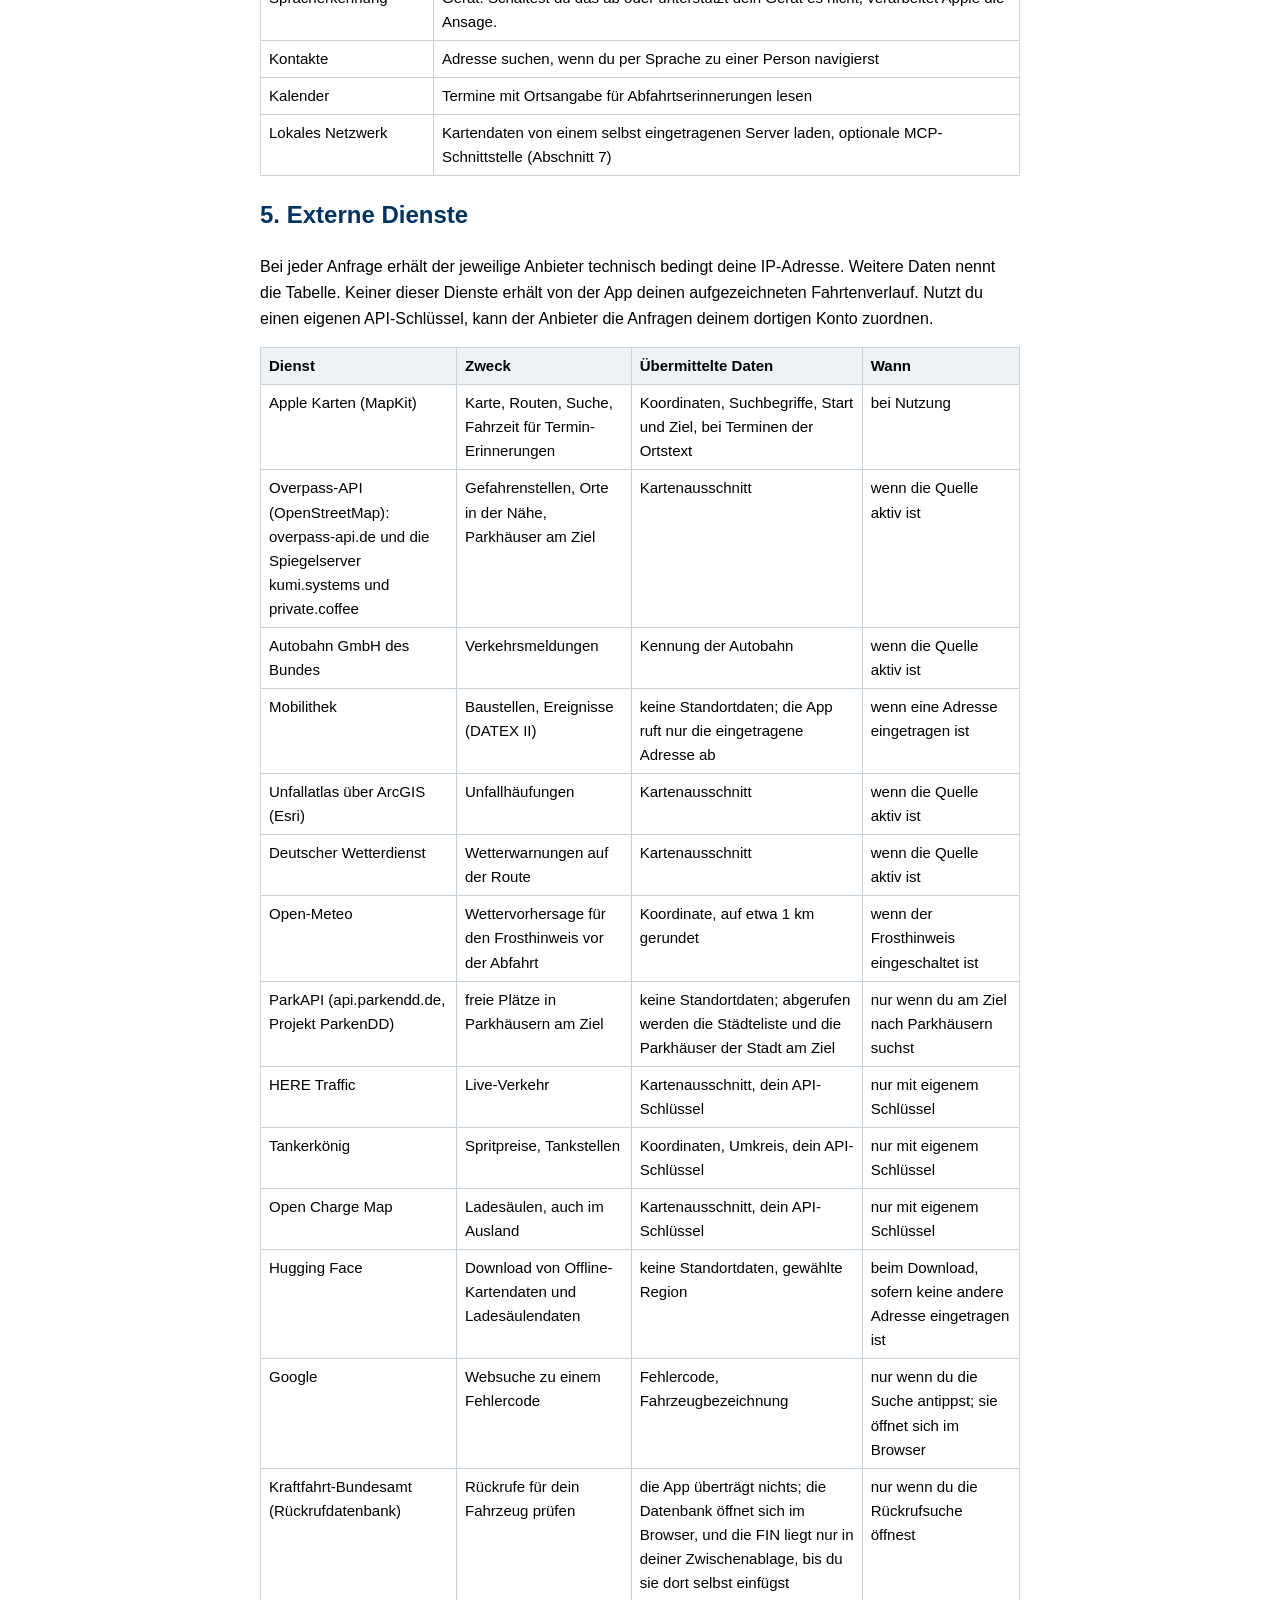
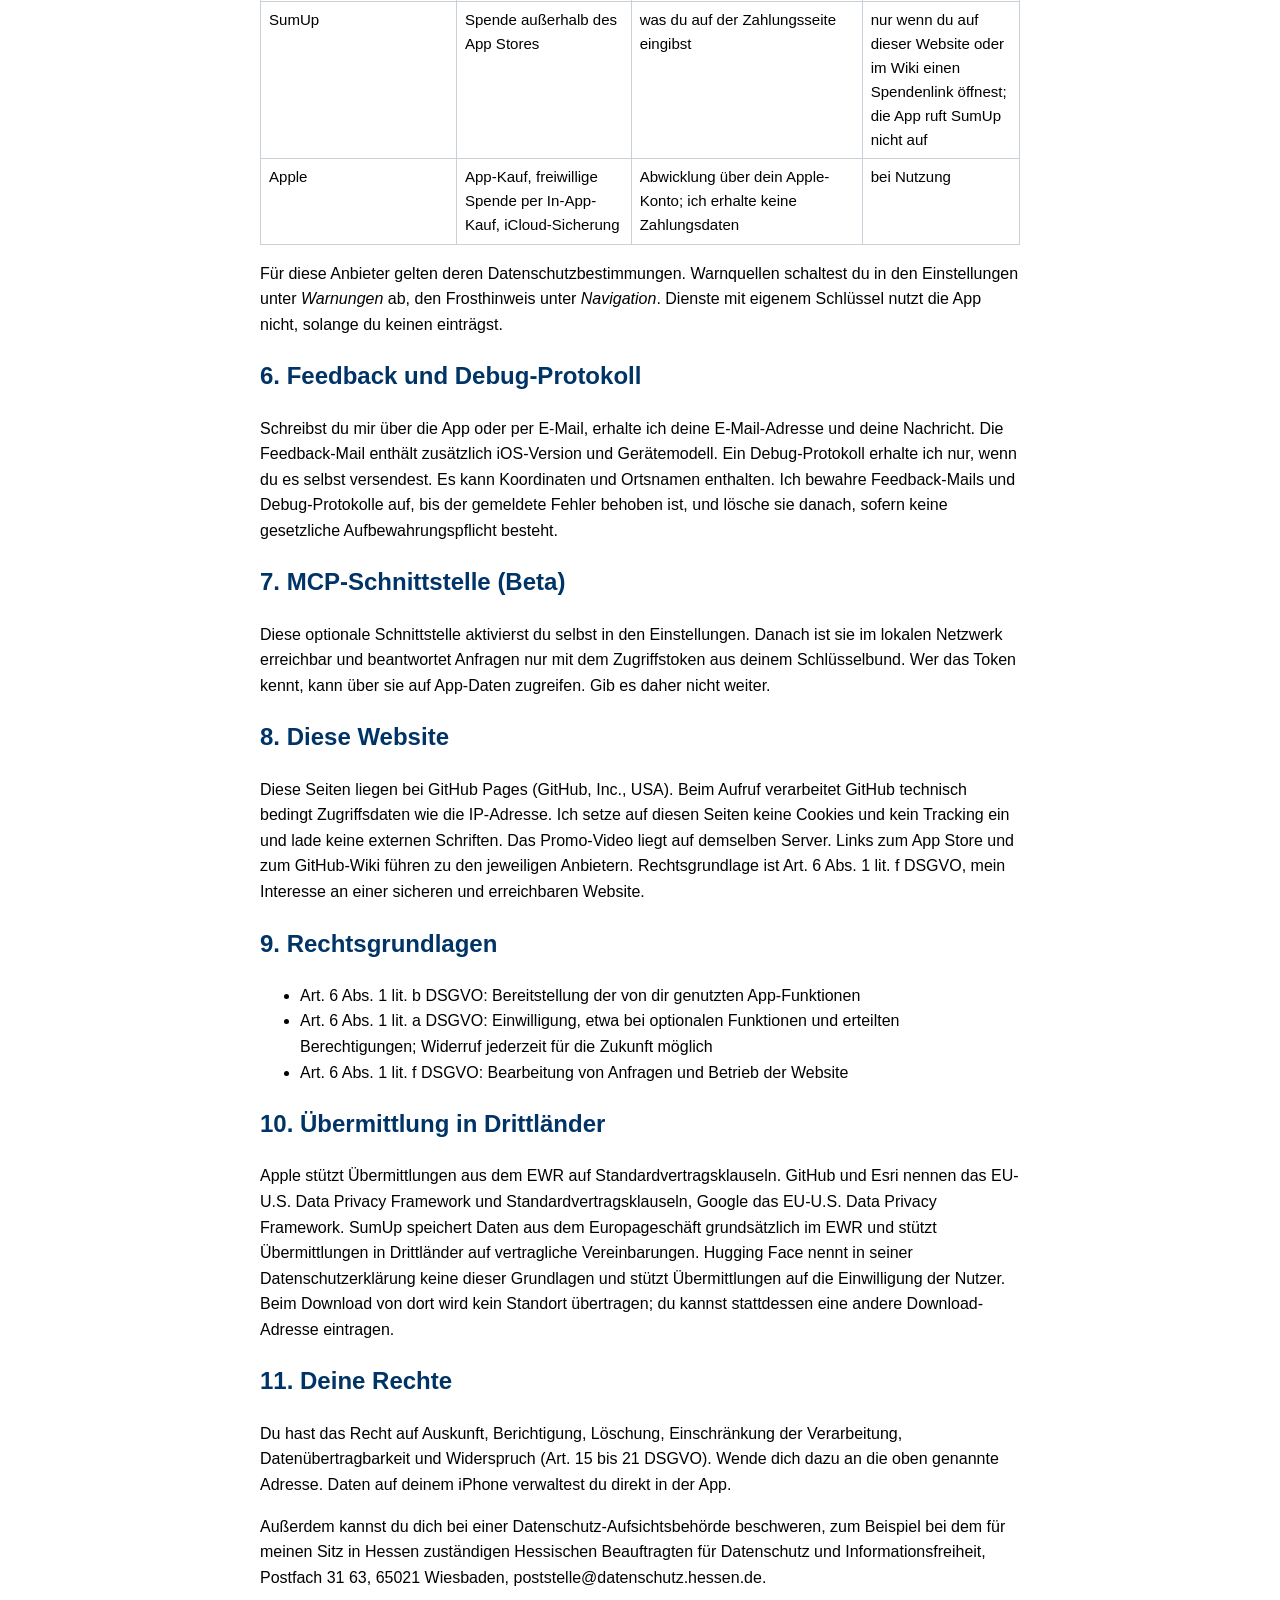
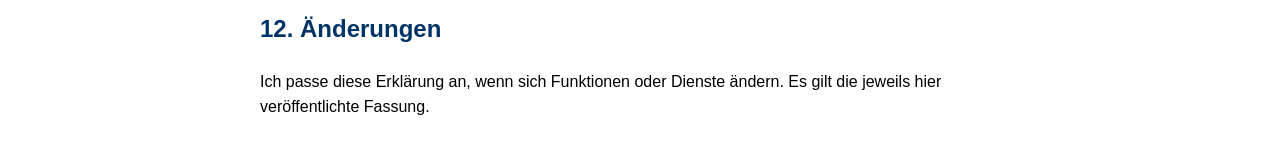
==== commit 00793aa0: "docs(datenschutz): Fahrzeugakte, Parkplatz, Unfallbericht, Ankunftszeit teilen; Open-Meteo, ParkAPI," ====
--- a/datenschutz.html
+++ b/datenschutz.html
@@ -16,7 +16,7 @@
 <body>
 
   <h1>Datenschutzerklärung – JourneyPulse</h1>
-  <p><strong>Stand:</strong> Oktober 2026</p>
+  <p><strong>Stand:</strong> November 2026</p>
 
   <h2>1. Verantwortlicher</h2>
   <p>Hans Ulrich Heine<br>Niester Straße 2, 37213 Witzenhausen<br>E-Mail: uheine@uheine.com</p>
@@ -35,9 +35,13 @@
     <li>gespeicherte und automatisch erkannte Orte</li>
     <li>gelernte Fahrzeiten („Persönliches Routing“)</li>
     <li>Fahrtenbuch, Tankungen, Arbeitszeiten und OBD-Daten einschließlich Fehlercodes</li>
+    <li>Fahrzeugakte: Fahrzeugdaten wie Kennzeichen, FIN und Versicherung, abgelegte Dokumente (etwa Rechnungen und Prüfberichte) mit dem darin erkannten Text, Ausgaben, Wartung, Reifen, Mängel und Rückrufe</li>
+    <li>der gemerkte Parkplatz mit Notiz und Foto</li>
+    <li>Unfallberichte mit Fotos und den Angaben, die du zu Unfallgegnern und Zeugen einträgst</li>
     <li>Einstellungen und selbst eingetragene API-Schlüssel</li>
   </ul>
-  <p>Du kannst diese Daten in der App löschen oder durch das Entfernen der App beseitigen. Sie verlassen dein Gerät zudem nur, wenn du einen Export oder eine iCloud-Sicherung selbst startest. Eine iCloud-Sicherung liegt in deinem iCloud Drive bei Apple. Zusammenfassungen mit Apple Intelligence entstehen auf dem Gerät.</p>
+  <p>Du kannst diese Daten in der App löschen oder durch das Entfernen der App beseitigen. Sie verlassen dein Gerät zudem nur, wenn du einen Export oder eine iCloud-Sicherung selbst startest. Eine iCloud-Sicherung liegt in deinem iCloud Drive bei Apple. Texterkennung in Dokumenten sowie Zusammenfassungen und das Auslesen von Dokumenten mit Apple Intelligence laufen auf dem Gerät.</p>
+  <p>„Ankunftszeit teilen“ öffnet eine vorbereitete Nachricht an einen Kontakt, den du selbst auswählst. Die App erhält dabei nur diesen einen Kontakt, keinen Zugriff auf dein Adressbuch. Versendet wird die Nachricht über Apple Nachrichten, und erst, wenn du sie bestätigst. Ein Unfallbericht verlässt das Gerät nur, wenn du ihn selbst als PDF teilst.</p>
 
   <h2>4. Berechtigungen</h2>
   <p>Die App fragt diese Berechtigungen nur für die genannten Zwecke an. Du kannst sie jederzeit in den iOS-Einstellungen entziehen.</p>
@@ -47,7 +51,7 @@
     <tr><td>Bewegung &amp; Fitness</td><td>Bewegung erkennen, Genauigkeit verbessern, Energie sparen</td></tr>
     <tr><td>Bluetooth</td><td>Verbindung zu einem OBD-Adapter</td></tr>
     <tr><td>Face ID</td><td>Bestätigung, bevor Änderungen ins Steuergerät geschrieben werden</td></tr>
-    <tr><td>Kamera</td><td>Tankbelege fotografieren und auf dem Gerät auslesen</td></tr>
+    <tr><td>Kamera</td><td>Tankbelege und Dokumente der Fahrzeugakte fotografieren und auf dem Gerät auslesen, Fotos vom Parkplatz und für einen Unfallbericht aufnehmen</td></tr>
     <tr><td>Mikrofon und Spracherkennung</td><td>Navigationsziel per Sprache eingeben. Die Erkennung läuft standardmäßig auf dem Gerät. Schaltest du das ab oder unterstützt dein Gerät es nicht, verarbeitet Apple die Ansage.</td></tr>
     <tr><td>Kontakte</td><td>Adresse suchen, wenn du per Sprache zu einer Person navigierst</td></tr>
     <tr><td>Kalender</td><td>Termine mit Ortsangabe für Abfahrtserinnerungen lesen</td></tr>
@@ -59,20 +63,23 @@
   <div class="scroll"><table>
     <tr><th>Dienst</th><th>Zweck</th><th>Übermittelte Daten</th><th>Wann</th></tr>
     <tr><td>Apple Karten (MapKit)</td><td>Karte, Routen, Suche, Fahrzeit für Termin-Erinnerungen</td><td>Koordinaten, Suchbegriffe, Start und Ziel, bei Terminen der Ortstext</td><td>bei Nutzung</td></tr>
-    <tr><td>Overpass-API (OpenStreetMap): overpass-api.de und die Spiegelserver kumi.systems und private.coffee</td><td>Gefahrenstellen, Orte in der Nähe</td><td>Kartenausschnitt</td><td>wenn die Quelle aktiv ist</td></tr>
+    <tr><td>Overpass-API (OpenStreetMap): overpass-api.de und die Spiegelserver kumi.systems und private.coffee</td><td>Gefahrenstellen, Orte in der Nähe, Parkhäuser am Ziel</td><td>Kartenausschnitt</td><td>wenn die Quelle aktiv ist</td></tr>
     <tr><td>Autobahn GmbH des Bundes</td><td>Verkehrsmeldungen</td><td>Kennung der Autobahn</td><td>wenn die Quelle aktiv ist</td></tr>
     <tr><td>Mobilithek</td><td>Baustellen, Ereignisse (DATEX II)</td><td>keine Standortdaten; die App ruft nur die eingetragene Adresse ab</td><td>wenn eine Adresse eingetragen ist</td></tr>
     <tr><td>Unfallatlas über ArcGIS (Esri)</td><td>Unfallhäufungen</td><td>Kartenausschnitt</td><td>wenn die Quelle aktiv ist</td></tr>
     <tr><td>Deutscher Wetterdienst</td><td>Wetterwarnungen auf der Route</td><td>Kartenausschnitt</td><td>wenn die Quelle aktiv ist</td></tr>
+    <tr><td>Open-Meteo</td><td>Wettervorhersage für den Frosthinweis vor der Abfahrt</td><td>Koordinate, auf etwa 1 km gerundet</td><td>wenn der Frosthinweis eingeschaltet ist</td></tr>
+    <tr><td>ParkAPI (api.parkendd.de, Projekt ParkenDD)</td><td>freie Plätze in Parkhäusern am Ziel</td><td>keine Standortdaten; abgerufen werden die Städteliste und die Parkhäuser der Stadt am Ziel</td><td>nur wenn du am Ziel nach Parkhäusern suchst</td></tr>
     <tr><td>HERE Traffic</td><td>Live-Verkehr</td><td>Kartenausschnitt, dein API-Schlüssel</td><td>nur mit eigenem Schlüssel</td></tr>
     <tr><td>Tankerkönig</td><td>Spritpreise, Tankstellen</td><td>Koordinaten, Umkreis, dein API-Schlüssel</td><td>nur mit eigenem Schlüssel</td></tr>
     <tr><td>Open Charge Map</td><td>Ladesäulen, auch im Ausland</td><td>Kartenausschnitt, dein API-Schlüssel</td><td>nur mit eigenem Schlüssel</td></tr>
     <tr><td>Hugging Face</td><td>Download von Offline-Kartendaten und Ladesäulendaten</td><td>keine Standortdaten, gewählte Region</td><td>beim Download, sofern keine andere Adresse eingetragen ist</td></tr>
     <tr><td>Google</td><td>Websuche zu einem Fehlercode</td><td>Fehlercode, Fahrzeugbezeichnung</td><td>nur wenn du die Suche antippst; sie öffnet sich im Browser</td></tr>
+    <tr><td>Kraftfahrt-Bundesamt (Rückrufdatenbank)</td><td>Rückrufe für dein Fahrzeug prüfen</td><td>die App überträgt nichts; die Datenbank öffnet sich im Browser, und die FIN liegt nur in deiner Zwischenablage, bis du sie dort selbst einfügst</td><td>nur wenn du die Rückrufsuche öffnest</td></tr>
     <tr><td>SumUp</td><td>Spende außerhalb des App Stores</td><td>was du auf der Zahlungsseite eingibst</td><td>nur wenn du auf dieser Website oder im Wiki einen Spendenlink öffnest; die App ruft SumUp nicht auf</td></tr>
     <tr><td>Apple</td><td>App-Kauf, freiwillige Spende per In-App-Kauf, iCloud-Sicherung</td><td>Abwicklung über dein Apple-Konto; ich erhalte keine Zahlungsdaten</td><td>bei Nutzung</td></tr>
   </table></div>
-  <p>Für diese Anbieter gelten deren Datenschutzbestimmungen. Warnquellen schaltest du in den Einstellungen unter <em>Warnungen</em> ab. Dienste mit eigenem Schlüssel nutzt die App nicht, solange du keinen einträgst.</p>
+  <p>Für diese Anbieter gelten deren Datenschutzbestimmungen. Warnquellen schaltest du in den Einstellungen unter <em>Warnungen</em> ab, den Frosthinweis unter <em>Navigation</em>. Dienste mit eigenem Schlüssel nutzt die App nicht, solange du keinen einträgst.</p>
 
   <h2>6. Feedback und Debug-Protokoll</h2>
   <p>Schreibst du mir über die App oder per E-Mail, erhalte ich deine E-Mail-Adresse und deine Nachricht. Die Feedback-Mail enthält zusätzlich iOS-Version und Gerätemodell. Ein Debug-Protokoll erhalte ich nur, wenn du es selbst versendest. Es kann Koordinaten und Ortsnamen enthalten. Ich bewahre Feedback-Mails und Debug-Protokolle auf, bis der gemeldete Fehler behoben ist, und lösche sie danach, sofern keine gesetzliche Aufbewahrungspflicht besteht.</p>
